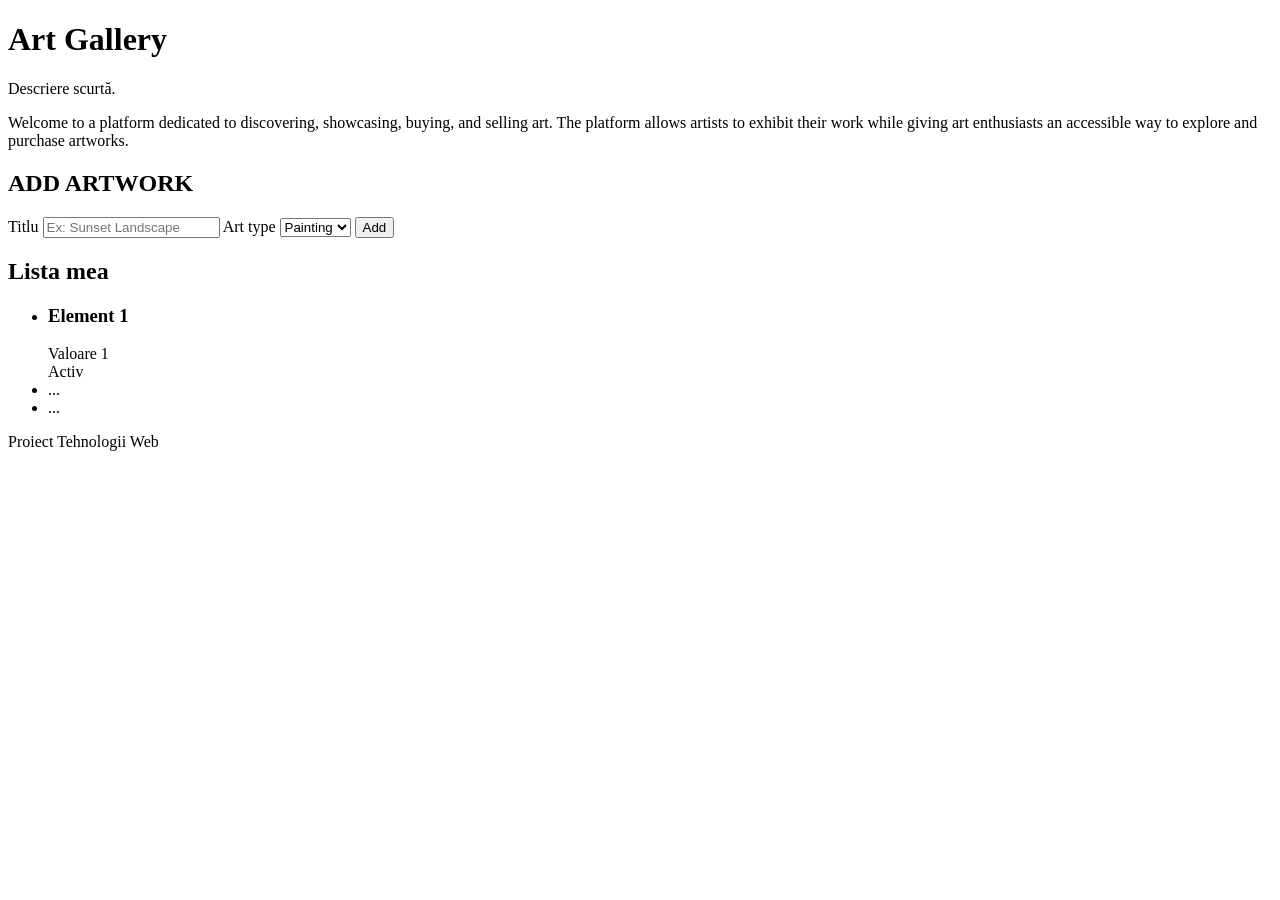
==== index.html @ 26ceee78 "Add files via upload" ====
<!DOCTYPE html>
<html lang="ro">
<head>
 <meta charset="UTF-8" />
 <meta name="viewport" content="width=device-width, initial-scale=1" />
 <title>Art Gallery</title>
 <link rel="stylesheet" href="style.css" />
</head>
<body>
 <header class="app-header">
 <h1>Art Gallery</h1>
 <p>Descriere scurtă.</p>
 <p class="app-count">Welcome to a platform dedicated to discovering, showcasing, buying, and selling art. The platform allows artists to exhibit their work while giving art enthusiasts an accessible way to explore and purchase artworks.</p>
 </header>
 <main class="container">
 <section class="panel">
 <h2>ADD ARTWORK</h2>
 <form class="item-form">
 <label>Titlu <input type="text" name="titlu" placeholder="Ex: Sunset Landscape" /></label>
 <label>Art type
 <select name="eticheta">
 <option value="v1">Painting</option>
 </select>
 </label>
 <button type="submit">Add</button>
 </form>
 </section>
 <section class="panel">
 <h2>Lista mea</h2>
 <!-- Când lista e goală: <p class="empty">Nu există niciun element.</p> -->
 <ul class="item-list">
 <li class="item-card">
 <div>
 <h3>Element 1</h3>
 <span class="badge badge-v1">Valoare 1</span>
 </div>
 <span class="status">Activ</span>
 </li>
 <li class="item-card done"> ... </li>
 <li class="item-card"> ... </li>
 </ul>
 </section>
 </main>
 <footer class="app-footer">Proiect Tehnologii Web</footer>
</body>
</html>
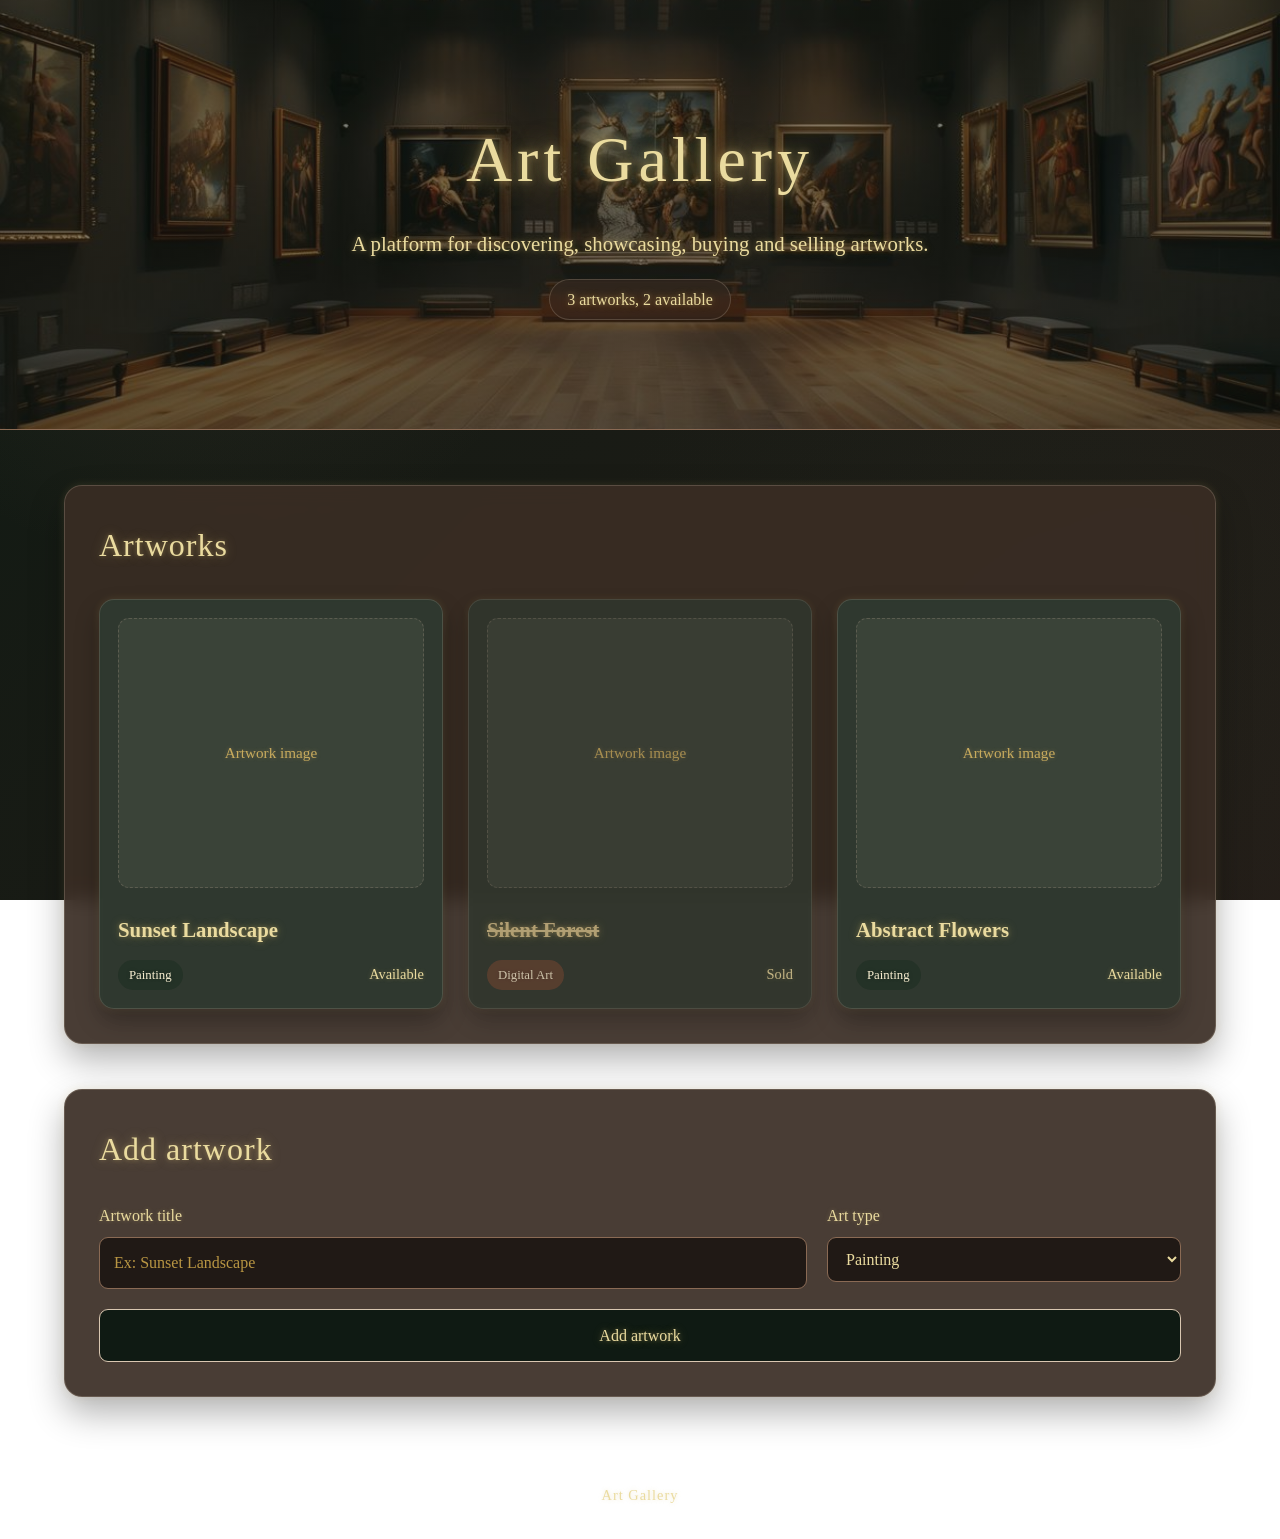
==== commit 957e576c: "am adaugat fisierul artworks.js si am mai modificat designul paginii web." ====
--- a/index.html
+++ b/index.html
@@ -1,46 +1,190 @@
 <!DOCTYPE html>
-<html lang="ro">
+<html lang="en">
+
 <head>
- <meta charset="UTF-8" />
- <meta name="viewport" content="width=device-width, initial-scale=1" />
- <title>Art Gallery</title>
- <link rel="stylesheet" href="style.css" />
+    <meta charset="UTF-8" />
+    <meta name="viewport" content="width=device-width, initial-scale=1" />
+    <title>Art Gallery</title>
+    <link rel="stylesheet" href="style.css" />
 </head>
+<script src="artworks.js"></script>
 <body>
- <header class="app-header">
- <h1>Art Gallery</h1>
- <p>Descriere scurtă.</p>
- <p class="app-count">Welcome to a platform dedicated to discovering, showcasing, buying, and selling art. The platform allows artists to exhibit their work while giving art enthusiasts an accessible way to explore and purchase artworks.</p>
- </header>
- <main class="container">
- <section class="panel">
- <h2>ADD ARTWORK</h2>
- <form class="item-form">
- <label>Titlu <input type="text" name="titlu" placeholder="Ex: Sunset Landscape" /></label>
- <label>Art type
- <select name="eticheta">
- <option value="v1">Painting</option>
- </select>
- </label>
- <button type="submit">Add</button>
- </form>
- </section>
- <section class="panel">
- <h2>Lista mea</h2>
- <!-- Când lista e goală: <p class="empty">Nu există niciun element.</p> -->
- <ul class="item-list">
- <li class="item-card">
- <div>
- <h3>Element 1</h3>
- <span class="badge badge-v1">Valoare 1</span>
- </div>
- <span class="status">Activ</span>
- </li>
- <li class="item-card done"> ... </li>
- <li class="item-card"> ... </li>
- </ul>
- </section>
- </main>
- <footer class="app-footer">Proiect Tehnologii Web</footer>
+
+    <header class="app-header">
+
+        <div class="header-content">
+
+            <h1>Art Gallery</h1>
+
+            <p class="subtitle">
+                A platform for discovering, showcasing, buying and selling artworks.
+            </p>
+
+            <p class="app-count">
+                3 artworks, 2 available
+            </p>
+
+        </div>
+
+    </header>
+
+
+    <main class="container">
+
+        <!-- ARTWORKS -->
+        <section class="panel artworks-panel">
+
+            <h2>Artworks</h2>
+
+            <!-- When the list is empty:
+            <p class="empty">No artworks available.</p>
+            -->
+
+            <ul class="item-list">
+
+                <!-- Artwork 1 -->
+                <li class="item-card">
+
+                    <div class="artwork-image">
+                        Artwork image
+                    </div>
+
+                    <div class="artwork-info">
+
+                        <h3>Sunset Landscape</h3>
+
+                        <div class="artwork-details">
+
+                            <span class="badge badge-painting">
+                                Painting
+                            </span>
+
+                            <span class="status">
+                                Available
+                            </span>
+
+                        </div>
+
+                    </div>
+
+                </li>
+
+
+                <!-- Artwork 2 -->
+                <li class="item-card done">
+
+                    <div class="artwork-image">
+                        Artwork image
+                    </div>
+
+                    <div class="artwork-info">
+
+                        <h3>Silent Forest</h3>
+
+                        <div class="artwork-details">
+
+                            <span class="badge badge-digital">
+                                Digital Art
+                            </span>
+
+                            <span class="status">
+                                Sold
+                            </span>
+
+                        </div>
+
+                    </div>
+
+                </li>
+
+
+                <!-- Artwork 3 -->
+                <li class="item-card">
+
+                    <div class="artwork-image">
+                        Artwork image
+                    </div>
+
+                    <div class="artwork-info">
+
+                        <h3>Abstract Flowers</h3>
+
+                        <div class="artwork-details">
+
+                            <span class="badge badge-painting">
+                                Painting
+                            </span>
+
+                            <span class="status">
+                                Available
+                            </span>
+
+                        </div>
+
+                    </div>
+
+                </li>
+
+            </ul>
+
+        </section>
+
+
+        <!-- ADD ARTWORK -->
+        <section class="panel add-panel">
+
+            <h2>Add artwork</h2>
+
+            <form class="item-form">
+
+                <label>
+                    Artwork title
+
+                    <input
+                        type="text"
+                        name="title"
+                        placeholder="Ex: Sunset Landscape"
+                    />
+                </label>
+
+
+                <label>
+                    Art type
+
+                    <select name="art-type">
+
+                        <option value="Painting">
+                            Painting
+                        </option>
+
+                        <option value="Illustration">
+                            Illustration
+                        </option>
+
+                        <option value="Digital Art">
+                            Digital Art
+                        </option>
+
+                    </select>
+
+                </label>
+
+
+                <button type="submit">
+                    Add artwork
+                </button>
+
+            </form>
+
+        </section>
+
+    </main>
+
+
+    <footer class="app-footer">
+        Art Gallery
+    </footer>
+
 </body>
+
 </html>
--- a/style.css
+++ b/style.css
@@ -0,0 +1,702 @@
+/* Setari generale */
+
+* {
+    box-sizing: border-box;
+}
+
+
+/* Culorile site-ului */
+
+:root {
+    --dark-green: #0f1a13;
+    --dark-green-soft: #1d2a21;
+    --olive-brown: #2f3b31;
+
+    --brown-dark: #3a2d24;
+    --brown-medium: #6f503d;
+    --brown-soft: #8a6a54;
+
+    --beige-light: #f1e7d8;
+    --beige-soft: #d9c7b1;
+    --beige-muted: #bba892;
+
+    --gold: #d4b96f;
+    --gold-light: #eadb9f;
+    --gold-soft: #c8ab5d;
+    --gold-muted: #b99643;
+
+    --bg: #0f1a13;
+    --bg-secondary: #241c17;
+
+    --panel-bg: rgba(58, 45, 36, 0.92);
+    --item-bg: rgba(46, 59, 50, 0.86);
+    --card: #241d18;
+    --image-bg: rgba(241, 231, 216, 0.06);
+
+    --text: #eadb9f;
+    --muted: #d4c08b;
+    --header-text: #f4e7b5;
+
+    --accent: #d4b96f;
+    --accent-dark: #8a6a54;
+    --accent-soft: #eadb9f;
+
+    --border: #8a6a54;
+    --border-soft: rgba(217, 199, 177, 0.22);
+
+    --painting: #243227;
+    --illustration: #8a6a54;
+    --digital: #5f4332;
+
+    --button-text: #f4e7b5;
+    --badge-text: #f7edd0;
+
+    --shadow: rgba(0, 0, 0, 0.30);
+    --shadow-strong: rgba(0, 0, 0, 0.48);
+
+    --glow: rgba(212, 185, 111, 0.16);
+    --glow-strong: rgba(212, 185, 111, 0.30);
+    --text-glow: rgba(212, 185, 111, 0.35);
+    --text-glow-strong: rgba(212, 185, 111, 0.55);
+
+    --header-overlay: rgba(15, 26, 19, 0.52);
+
+    --transparent: transparent;
+
+    --page-background:
+        radial-gradient(
+            circle at 15% 20%,
+            rgba(138, 106, 84, 0.14),
+            var(--transparent) 30%
+        ),
+        radial-gradient(
+            circle at 85% 75%,
+            rgba(36, 50, 39, 0.22),
+            var(--transparent) 40%
+        ),
+        linear-gradient(
+            135deg,
+            var(--bg),
+            var(--bg-secondary)
+        );
+}
+
+
+/* Pagina */
+
+body {
+    margin: 0;
+    min-height: 100vh;
+
+    font-family: Georgia, "Times New Roman", serif;
+
+    background: var(--page-background);
+    background-attachment: fixed;
+
+    color: var(--text);
+    line-height: 1.6;
+}
+
+/* Header */
+
+.app-header {
+    min-height: 430px;
+
+    display: flex;
+    justify-content: center;
+    align-items: center;
+
+    padding: 50px 20px;
+
+    text-align: center;
+
+    color: var(--header-text);
+
+    background-image:
+        linear-gradient(
+            var(--header-overlay),
+            var(--header-overlay)
+        ),
+        url("background.jpg");
+
+    background-position: center;
+    background-size: cover;
+    background-repeat: no-repeat;
+
+    border-bottom: 1px solid var(--border);
+}
+
+
+/* Continutul din header */
+
+.header-content {
+    max-width: 850px;
+    padding: 30px;
+}
+
+
+/* Titlul principal */
+
+.app-header h1 {
+    margin: 0 0 16px;
+
+    font-size: 4rem;
+    font-weight: 500;
+
+    letter-spacing: 5px;
+
+    color: var(--gold-light);
+
+    text-shadow:
+        0 0 6px var(--text-glow),
+        0 0 14px var(--text-glow),
+        0 0 28px var(--text-glow-strong);
+}
+
+
+/* Subtitlul */
+
+.app-header .subtitle {
+    max-width: 750px;
+
+    margin: 0 auto 18px;
+
+    font-size: 1.3rem;
+
+    color: var(--gold-light);
+
+    text-shadow:
+        0 0 4px var(--text-glow),
+        0 0 10px var(--text-glow);
+}
+
+
+/* Numarul de artworks */
+
+.app-count {
+    display: inline-block;
+
+    margin: 0;
+
+    padding: 7px 17px;
+
+    border: 1px solid var(--border-soft);
+    border-radius: 999px;
+
+    color: var(--gold-light);
+
+    background: rgba(58, 45, 36, 0.42);
+
+    text-shadow:
+        0 0 4px var(--text-glow),
+        0 0 8px var(--text-glow);
+
+    backdrop-filter: blur(5px);
+    -webkit-backdrop-filter: blur(5px);
+}
+
+
+/* Continut principal */
+
+.container {
+    max-width: 1200px;
+
+    margin: 55px auto;
+
+    padding: 0 24px;
+
+    display: flex;
+    flex-direction: column;
+
+    gap: 45px;
+}
+
+
+/* Panouri */
+
+.panel {
+    width: 100%;
+
+    padding: 34px;
+
+    background: var(--panel-bg);
+
+    border: 1px solid var(--border-soft);
+    border-radius: 18px;
+
+    backdrop-filter: blur(10px);
+    -webkit-backdrop-filter: blur(10px);
+
+    box-shadow:
+        0 16px 35px var(--shadow),
+        0 0 10px var(--glow);
+}
+
+
+/* Titlurile sectiunilor */
+
+.panel h2 {
+    margin: 0 0 28px;
+
+    font-size: 2rem;
+    font-weight: 500;
+
+    letter-spacing: 1px;
+
+    color: var(--gold-light);
+
+    text-shadow:
+        0 0 4px var(--text-glow),
+        0 0 12px var(--text-glow);
+}
+
+
+/* Sectiunea artworks */
+
+.artworks-panel {
+    width: 100%;
+}
+
+
+/* Lista de artworks */
+
+.item-list {
+    list-style: none;
+
+    margin: 0;
+    padding: 0;
+
+    display: grid;
+
+    grid-template-columns: repeat(3, 1fr);
+
+    gap: 25px;
+}
+
+
+/* Card artwork */
+
+.item-card {
+    display: flex;
+    flex-direction: column;
+
+    min-height: 410px;
+
+    padding: 18px;
+
+    border: 1px solid rgba(217, 199, 177, 0.18);
+    border-radius: 15px;
+
+    background: var(--item-bg);
+
+    backdrop-filter: blur(5px);
+    -webkit-backdrop-filter: blur(5px);
+
+    box-shadow:
+        0 12px 24px var(--shadow),
+        0 0 8px var(--glow);
+
+    transition:
+        transform 0.25s ease,
+        box-shadow 0.25s ease,
+        background 0.25s ease,
+        border-color 0.25s ease;
+}
+
+
+/* Locul pentru imagine */
+
+.artwork-image {
+    width: 100%;
+    height: 270px;
+
+    display: flex;
+    justify-content: center;
+    align-items: center;
+
+    margin-bottom: 19px;
+
+    border: 1px dashed rgba(217, 199, 177, 0.20);
+    border-radius: 11px;
+
+    background: var(--image-bg);
+
+    color: var(--gold-soft);
+
+    font-size: 0.95rem;
+
+    text-shadow:
+        0 0 4px var(--text-glow);
+}
+
+
+/* Imagine reala */
+
+.artwork-image img {
+    width: 100%;
+    height: 100%;
+
+    display: block;
+
+    object-fit: cover;
+
+    border-radius: 10px;
+}
+
+
+/* Informatiile despre artwork */
+
+.artwork-info {
+    margin-top: auto;
+}
+
+
+.artwork-info h3 {
+    margin: 0 0 13px;
+
+    font-size: 1.3rem;
+    font-weight: 600;
+
+    color: var(--gold-light);
+
+    text-shadow:
+        0 0 4px var(--text-glow),
+        0 0 10px var(--text-glow);
+}
+
+
+/* Badge si status */
+
+.artwork-details {
+    display: flex;
+    justify-content: space-between;
+    align-items: center;
+
+    gap: 10px;
+}
+
+
+/* Status */
+
+.status {
+    color: var(--gold-light);
+
+    font-size: 0.9rem;
+
+    text-shadow:
+        0 0 4px var(--text-glow);
+}
+
+
+/* Badge-uri */
+
+.badge {
+    display: inline-block;
+
+    padding: 5px 11px;
+
+    border-radius: 999px;
+
+    font-size: 0.8rem;
+
+    color: var(--badge-text);
+
+    text-shadow:
+        0 0 4px rgba(0, 0, 0, 0.18);
+}
+
+
+.badge-painting {
+    background: var(--painting);
+}
+
+
+.badge-illustration {
+    background: var(--illustration);
+}
+
+
+.badge-digital {
+    background: var(--digital);
+}
+
+
+/* Artwork vandut */
+
+.item-card.done {
+    opacity: 0.78;
+}
+
+
+.item-card.done h3 {
+    text-decoration: line-through;
+
+    color: var(--muted);
+}
+
+
+/* Hover pe card */
+
+.item-card:hover {
+    transform: translateY(-7px);
+
+    border-color: var(--beige-soft);
+
+    background: rgba(65, 80, 68, 0.90);
+
+    box-shadow:
+        0 20px 36px var(--shadow-strong),
+        0 0 14px var(--glow),
+        0 0 24px var(--glow-strong);
+}
+
+
+/* Add artwork */
+
+.add-panel {
+    width: 100%;
+}
+
+
+/* Formular */
+
+.item-form {
+    display: grid;
+
+    grid-template-columns: 2fr 1fr;
+
+    gap: 20px;
+}
+
+
+/* Label */
+
+.item-form label {
+    display: flex;
+    flex-direction: column;
+
+    gap: 8px;
+
+    font-weight: 500;
+
+    color: var(--gold-light);
+
+    text-shadow:
+        0 0 4px var(--text-glow);
+}
+
+
+/* Input si select */
+
+.item-form input,
+.item-form select {
+    width: 100%;
+
+    padding: 12px 14px;
+
+    border: 1px solid var(--border);
+    border-radius: 9px;
+
+    background: rgba(30, 24, 20, 0.95);
+
+    color: var(--gold-light);
+
+    font: inherit;
+
+    transition:
+        border-color 0.2s ease,
+        box-shadow 0.2s ease;
+}
+
+
+.item-form input::placeholder {
+    color: var(--gold-muted);
+}
+
+
+/* Focus pe input */
+
+.item-form input:focus,
+.item-form select:focus {
+    border-color: var(--gold-light);
+
+    box-shadow:
+        0 0 8px var(--glow),
+        0 0 14px var(--glow);
+}
+
+
+/* Buton */
+
+.item-form button {
+    grid-column: 1 / -1;
+
+    padding: 13px 16px;
+
+    border: 1px solid var(--beige-soft);
+    border-radius: 9px;
+
+    background: var(--dark-green);
+
+    color: var(--gold-light);
+
+    font: inherit;
+
+    text-shadow:
+        0 0 4px var(--text-glow),
+        0 0 10px var(--text-glow);
+
+    cursor: pointer;
+
+    transition:
+        background 0.2s ease,
+        transform 0.2s ease,
+        box-shadow 0.2s ease;
+}
+
+
+/* Hover buton */
+
+.item-form button:hover {
+    background: var(--dark-green-soft);
+
+    transform: translateY(-2px);
+
+    box-shadow:
+        0 8px 18px var(--shadow),
+        0 0 12px var(--glow);
+}
+
+
+/* Lista goala */
+
+.empty {
+    margin: 0;
+
+    padding: 20px;
+
+    text-align: center;
+
+    border: 1px dashed var(--border);
+    border-radius: 10px;
+
+    color: var(--gold-light);
+
+    text-shadow:
+        0 0 4px var(--text-glow);
+}
+
+
+/* Footer */
+
+.app-footer {
+    padding: 32px 20px;
+
+    text-align: center;
+
+    color: var(--gold-light);
+
+    font-size: 0.9rem;
+
+    letter-spacing: 1px;
+
+    text-shadow:
+        0 0 4px var(--text-glow);
+}
+
+
+/* Focus cu Tab */
+
+:focus-visible {
+    outline: 2px solid var(--beige-soft);
+
+    outline-offset: 3px;
+}
+
+
+/* Responsive design */
+
+@media (max-width: 700px) {
+
+    .container {
+        margin: 30px auto;
+        padding: 0 16px;
+    }
+
+    .panel {
+        padding: 24px;
+    }
+
+    .app-header {
+        min-height: 340px;
+    }
+
+    .app-header h1 {
+        font-size: 2.7rem;
+        letter-spacing: 3px;
+    }
+
+    .app-header .subtitle {
+        font-size: 1.05rem;
+    }
+
+    .item-list {
+        grid-template-columns: 1fr;
+    }
+
+    .item-form {
+        grid-template-columns: 1fr;
+    }
+
+    .item-form button {
+        grid-column: auto;
+    }
+
+    .artwork-image {
+        height: 240px;
+    }
+}
+
+
+/* Dark mode */
+
+@media (prefers-color-scheme: dark) {
+
+    :root {
+        --bg: #0c1510;
+        --bg-secondary: #1f1814;
+
+        --panel-bg: rgba(52, 40, 32, 0.95);
+        --item-bg: rgba(46, 59, 50, 0.88);
+        --card: #241d18;
+        --image-bg: rgba(241, 231, 216, 0.08);
+
+        --text: #eadb9f;
+        --muted: #d4c08b;
+        --header-text: #f4e7b5;
+
+        --accent: #d9c7b1;
+        --accent-dark: #8a6a54;
+        --accent-soft: #f1e7d8;
+
+        --border: #8a6a54;
+        --border-soft: rgba(217, 199, 177, 0.20);
+
+        --painting: #243227;
+        --illustration: #8a6a54;
+        --digital: #5f4332;
+
+        --button-text: #f4e7b5;
+        --badge-text: #ffffff;
+
+        --shadow: rgba(0, 0, 0, 0.38);
+        --shadow-strong: rgba(0, 0, 0, 0.56);
+
+        --glow: rgba(212, 185, 111, 0.12);
+        --glow-strong: rgba(212, 185, 111, 0.22);
+        --text-glow: rgba(212, 185, 111, 0.35);
+        --text-glow-strong: rgba(212, 185, 111, 0.55);
+
+        --header-overlay: rgba(12, 21, 16, 0.60);
+    }
+}
